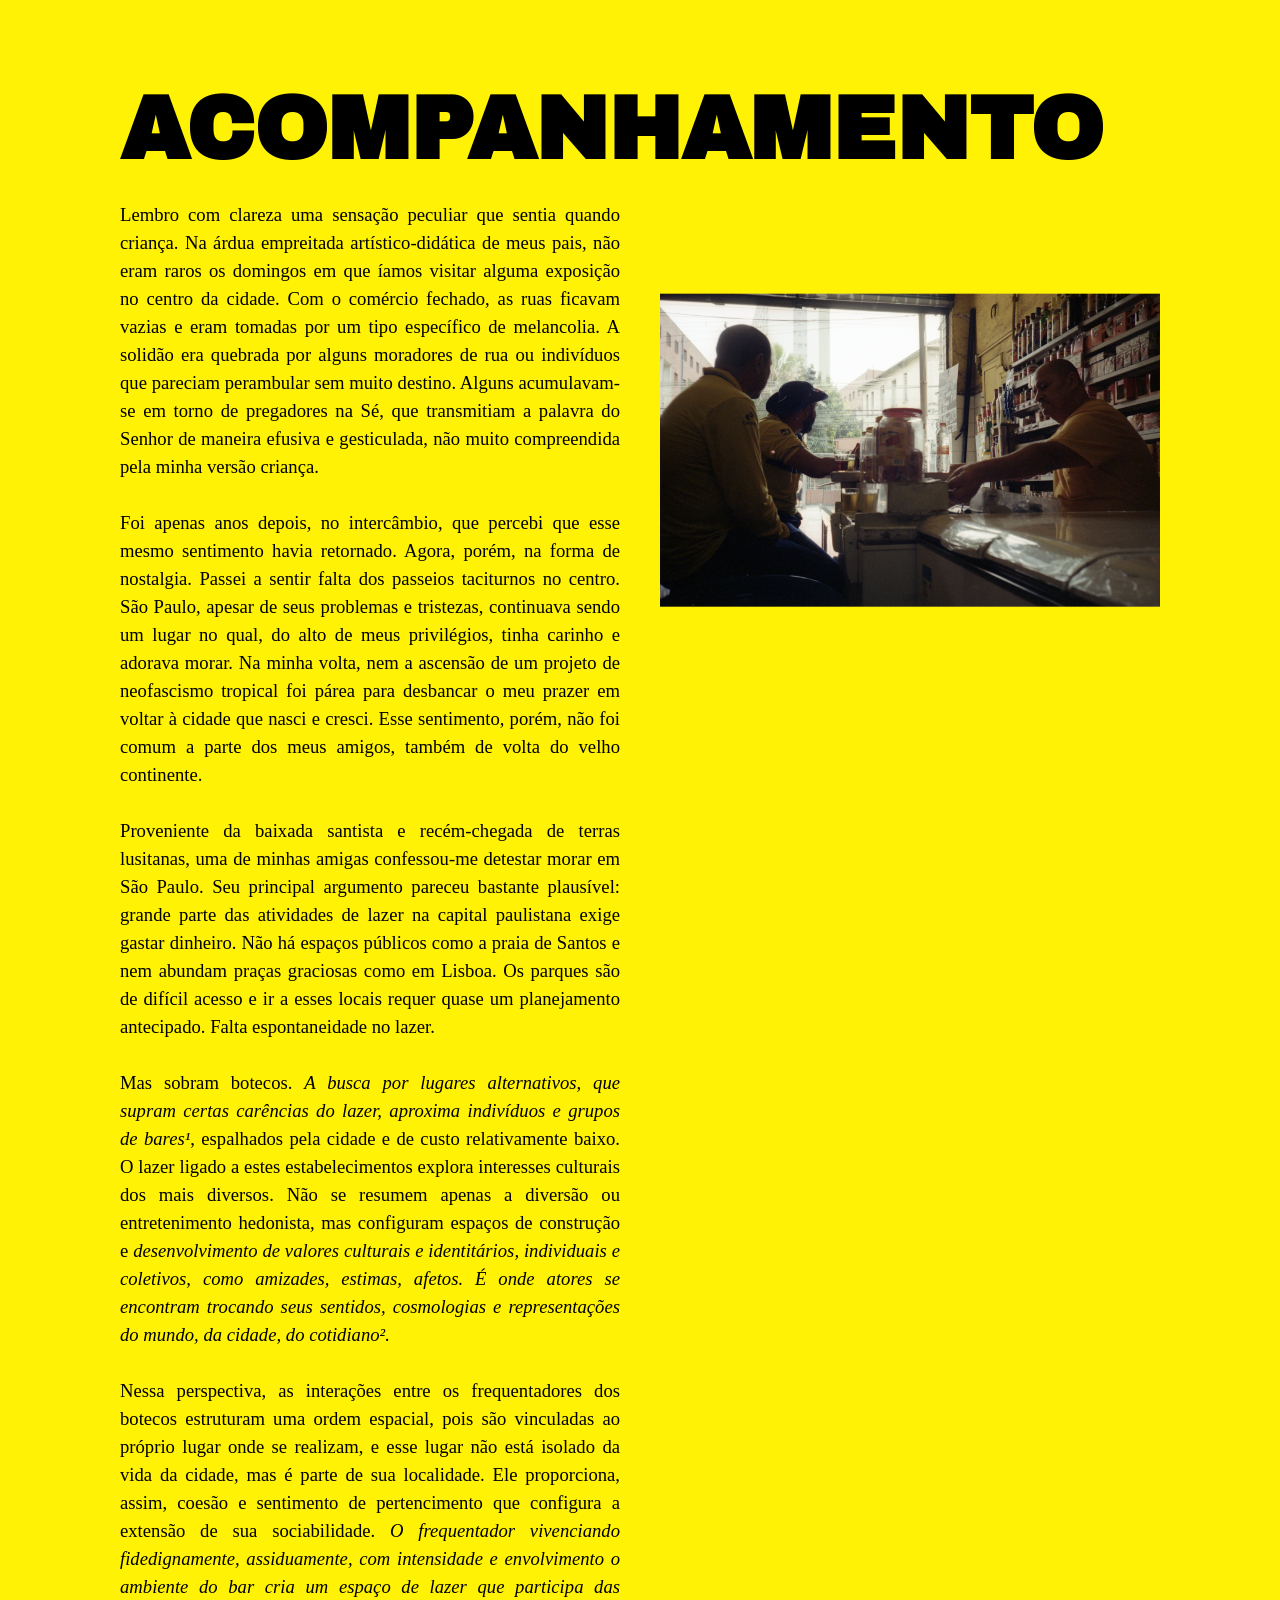
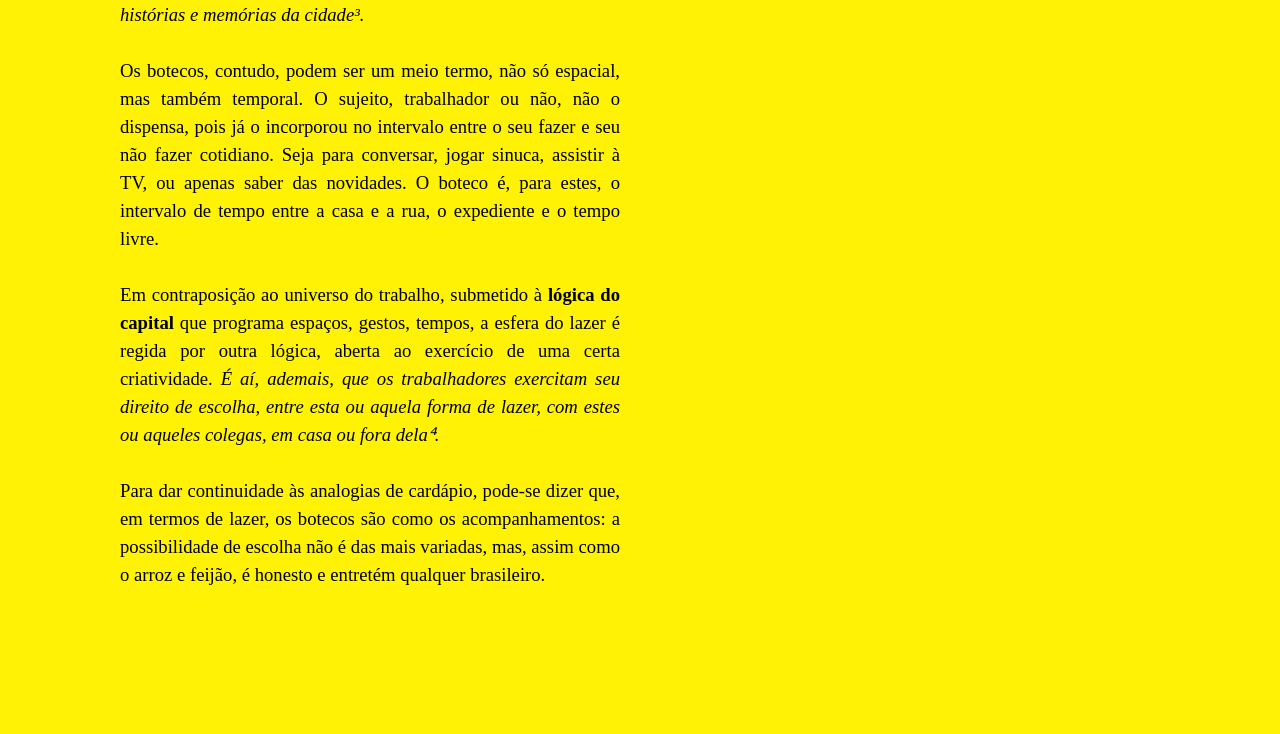
==== acompanhamento.html @ 063286dc "acompanhamento" ====
<!doctype html>
<html lang="en">
  <head>
    <meta charset="UTF-8" />
    <meta name="viewport" content="width=device-width, initial-scale=1.0" />
    <title>SAIDEIRA | Acompanhamento</title>
    <link rel="preconnect" href="https://fonts.googleapis.com" />
    <link rel="preconnect" href="https://fonts.gstatic.com" crossorigin />
    <link
      href="https://fonts.googleapis.com/css2?family=Archivo+Black&display=swap"
      rel="stylesheet"
    />
    <link rel="stylesheet" href="./styles.css" />
  </head>
  <body>
    <main class="page page--reading">
      <div class="reading-page-layout">
        <section class="reading-section" id="reading">
          <h2 class="reading-title">Acompanhamento</h2>
           <p>
            Lembro com clareza uma sensação peculiar que sentia quando criança. Na árdua empreitada artístico-didática de meus pais, não eram raros os domingos em que íamos visitar alguma exposição no centro da cidade. Com o comércio fechado, as ruas ficavam vazias e eram tomadas por um tipo específico de melancolia. A solidão era quebrada por alguns moradores de rua ou indivíduos que pareciam perambular sem muito destino. Alguns acumulavam-se em torno de pregadores na Sé, que transmitiam a palavra do Senhor de maneira efusiva e gesticulada, não muito compreendida pela minha versão criança.
            <br>
            <br>
            Foi apenas anos depois, no intercâmbio, que percebi que esse mesmo sentimento havia retornado. Agora, porém, na forma de nostalgia. Passei a sentir falta dos passeios taciturnos no centro. São Paulo, apesar de seus problemas e tristezas, continuava sendo um lugar no qual, do alto de meus privilégios, tinha carinho e adorava morar. Na minha volta, nem a ascensão de um projeto de neofascismo tropical foi párea para desbancar o meu prazer em voltar à cidade que nasci e cresci. Esse sentimento, porém, não foi comum a parte dos meus amigos, também de volta do velho continente.
            <br>
            <br>
            Proveniente da baixada santista e recém-chegada de terras lusitanas, uma de minhas amigas confessou-me detestar morar em São Paulo. Seu principal argumento pareceu bastante plausível: grande parte das atividades de lazer na capital paulistana exige gastar dinheiro. Não há espaços públicos como a praia de Santos e nem abundam praças graciosas como em Lisboa. Os parques são de difícil acesso e ir a esses locais requer quase um planejamento antecipado. Falta espontaneidade no lazer.
            <br>
            <br>
            Mas sobram botecos. <i data-guardanapo-text='BARRAL, 2012, p. 205.'>A busca por lugares alternativos, que supram certas carências do lazer, aproxima indivíduos e grupos de bares¹</i>, espalhados pela cidade e de custo relativamente baixo. O lazer ligado a estes estabelecimentos explora interesses culturais dos mais diversos. Não se resumem apenas a diversão ou entretenimento hedonista, mas configuram espaços de construção e <i data-guardanapo-text='BARRAL, 2012, p. 206.'>desenvolvimento de valores culturais e identitários, individuais e coletivos, como amizades, estimas, afetos. É onde atores se encontram trocando seus sentidos, cosmologias e representações do mundo, da cidade, do cotidiano².</i>
            <br>
            <br>
            Nessa perspectiva, as interações entre os frequentadores dos botecos estruturam uma ordem espacial, pois são vinculadas ao próprio lugar onde se realizam, e esse lugar não está isolado da vida da cidade, mas é parte de sua localidade. Ele proporciona, assim, coesão e sentimento de pertencimento que configura a extensão de sua sociabilidade. <i data-guardanapo-text='BARRAL, 2012, p. 182.'>O frequentador vivenciando fidedignamente, assiduamente, com intensidade e envolvimento o ambiente do bar cria um espaço de lazer que participa das histórias e memórias da cidade³.</i>
            <br>
            <br>
            Os botecos, contudo, podem ser um meio termo, não só espacial, mas também temporal. O sujeito, trabalhador ou não, não o dispensa, pois já o incorporou no intervalo entre o seu fazer e seu não fazer cotidiano. Seja para conversar, jogar sinuca, assistir à TV, ou apenas saber das novidades. O boteco é, para estes, o intervalo de tempo entre a casa e a rua, o expediente e o tempo livre.
            <br>
            <br>
            Em contraposição ao universo do trabalho, submetido à <strong>lógica do capital</strong> que programa espaços, gestos, tempos, a esfera do lazer é regida por outra lógica, aberta ao exercício de uma certa criatividade. <i data-guardanapo-text='MAGNANI, 1988, p. 39.'>É aí, ademais, que os trabalhadores exercitam seu direito de escolha, entre esta ou aquela forma de lazer, com estes ou aqueles colegas, em casa ou fora dela⁴.</i>
            <br>
            <br>
            Para dar continuidade às analogias de cardápio, pode-se dizer que, em termos de lazer, os botecos são como os acompanhamentos: a possibilidade de escolha não é das mais variadas, mas, assim como o arroz e feijão, é honesto e entretém qualquer brasileiro.
          </p>
        </section>

        <section class="reading-image-section">
          <img class="reading-image" src="./assets/images/Acompanhamento.jpg" alt="">
        </section>
      </div>
    </main>

    <div class="guardanapo-cursor" data-guardanapo aria-hidden="true">
      <img src="./assets/guardanapo.png" alt="" />
      <p data-guardanapo-label></p>
    </div>

    <script src="./guardanapo-hover.js"></script>
  </body>
</html>
---- styles.css ----
:root {
  --bg: #fff204;
  --ink: #000000;
}

@font-face {
  font-family: "Helvetica LT Light Condensed";
  src: url("./fonts/HelveticaLTStd-LightCond.otf") format("opentype");
  font-style: normal;
  font-weight: 300;
  font-display: swap;
}

@font-face {
  font-family: "Gluten";
  src: url("./fonts/Gluten-Light.ttf");
  font-weight: 200;
}

@font-face {
  font-family: "Merchant";
  src: url("./fonts/Merchant\ Copy.ttf");
}

* {
  box-sizing: border-box;
}

html,
body {
  margin: 0;
  min-height: 100%;
}

body {
  background: var(--bg);
  color: var(--ink);
  font-family: "Lion and Hare", "Archivo Black", "Arial Black", "Helvetica Neue", Arial, sans-serif;
}

.page {
  min-height: 100%;
}

.page--home {
  min-height: 240vh;
}

.hero {
  position: sticky;
  top: 0;
  width: 100%;
  height: 100vh;
  overflow: hidden;
  display: grid;
  place-items: center;
  opacity: 1;
  will-change: opacity;
}

.hero-title {
  margin: 0;
  color: var(--ink);
  font-size: clamp(3.2rem, 16vw, 15rem);
  letter-spacing: 0.02em;
  line-height: 0.88;
  text-align: center;
  z-index: 1;
  pointer-events: none;
  text-transform: uppercase;
  opacity: 0.001;
}

.webgl {
  position: absolute;
  inset: 0;
  width: 100vw;
  height: 100vh;
  display: block;
  z-index: 2;
  pointer-events: none;
  mix-blend-mode: normal;
}

.scroll-space {
  height: 75vh;
}

.image-section {
  min-height: 100vh;
  padding: 8vh 4vw;
  display: grid;
  place-items: center;
}

.feature-image-wrap {
  margin: 0;
  width: min(92vw, 1100px);
  border: 3px solid #000;
  background: #fff204;
}

.feature-image {
  width: 100%;
  height: auto;
  display: block;
}

.blackboard-stage {
  min-height: 100vh;
  padding: 6vh 4vw 10vh;
  display: grid;
  place-items: center;
  perspective: 1200px;
}

.menu-card {
  position: relative;
  width: min(94vw, 1150px);
  min-height: clamp(400px, 40vh, 760px);
  border: 8px solid #b8b8b8;
  border-radius: 0.6rem;
  padding: clamp(1.2rem, 2vw, 1.9rem);
  color: #f5f5f5;
  background-color: #231E1D;
  background-image:
    radial-gradient(circle at 1px 1px, rgba(255, 255, 255, 0.14) 1px, transparent 1.2px),
    linear-gradient(180deg, rgba(255, 255, 255, 0.03), rgba(0, 0, 0, 0.18));
  background-size: 10px 10px, 100% 100%;
  box-shadow:
    0 16px 36px rgba(0, 0, 0, 0.35),
    inset 0 0 0 1px rgba(255, 255, 255, 0.08);
  transform-style: preserve-3d;
  transition: transform 220ms ease, box-shadow 220ms ease;
  will-change: transform;
  font-family: "Helvetica LT Light Condensed", "Arial Narrow", "Helvetica Neue", Arial, sans-serif;
  font-weight: 300;
}

.menu-card::after {
  content: "";
  position: absolute;
  inset: 0;
  background: linear-gradient(
    120deg,
    rgba(255, 255, 255, 0.14) 0%,
    rgba(255, 255, 255, 0.03) 28%,
    rgba(255, 255, 255, 0) 62%
  );
  opacity: var(--glare-opacity, 0);
  transform: translateZ(36px);
  pointer-events: none;
  transition: opacity 220ms ease;
}

.menu-header {
  font-size: clamp(1.4rem, 3vw, 3.4rem);
  color: #f7f7f7;
  text-align: center;
  letter-spacing: 0.04em;
  margin: 0 0 clamp(1rem, 2.2vw, 4rem);
  text-transform: uppercase;
}

.menu-grid {
  display: grid;
  grid-template-columns: repeat(3, minmax(0, 1fr));
  gap: clamp(1rem, 2vw, 2rem);
}

.menu-col h3 {
  font-family: "Helvetica LT Light Condensed", sans-serif;
  margin: 0 0 0.85rem;
  color: #efe32a;
  text-transform: uppercase;
  text-decoration: underline;
  text-decoration-color: #f72020;
  /* text-decoration-thickness: 0.12em; */
  text-underline-offset: 0.16em;
  font-size: clamp(0.95rem, 1.7vw, 1.9rem);
}

.menu-col p {
  margin: 0.15rem 0;
  display: flex;
  justify-content: space-between;
  gap: 0.9rem;
  font-size: clamp(0.95rem, 1.7vw, 1.9rem);
  line-height: 1.2;
  text-transform: uppercase;
}

.menu-col p span {
  color: #efe32a;
}

.menu-col p a {
  text-decoration: none;
}

.menu-col p strong {
  color: #f2f2f2;
  font-weight: 500;
}

.receipt-stage {
  min-height: 100vh;
  padding: 8vh 4vw 16vh;
  display: grid;
  place-items: center;
  perspective: 2200px;
}

.porta-conta-book {
  position: relative;
  width: min(72vw, 623px);
  aspect-ratio: 623 / 558;
  margin: 0;
  transform-style: preserve-3d;
}

.porta-conta-book img {
  position: absolute;
  inset: 0;
  width: 100%;
  height: 100%;
  object-fit: contain;
  transform-style: preserve-3d;
  backface-visibility: hidden;
}

.porta-conta-closed {
  z-index: 2;
  transform-origin: 18% 50%;
  transform: rotateY(0deg) rotateZ(0deg) translateZ(4px);
  filter: drop-shadow(0 18px 32px rgba(0, 0, 0, 0.26));
  transition:
    transform 760ms cubic-bezier(0.2, 0.8, 0.2, 1),
    opacity 460ms ease,
    filter 760ms ease;
}

.porta-conta-open {
  z-index: 1;
  opacity: 0;
  transform: rotateY(14deg) rotateZ(-2deg) scale(1) translateX(1.5%) translateY(1.5%);
  filter: drop-shadow(0 26px 38px rgba(0, 0, 0, 0.2));
  transition:
    transform 760ms cubic-bezier(0.2, 0.8, 0.2, 1),
    opacity 420ms ease,
    filter 760ms ease;
}

.porta-conta-flap {
  z-index: 3;
  opacity: 0;
  transform-origin: left center;
  transform: rotateY(14deg) rotateZ(-2deg) scale(1) translateX(1.5%) translateY(1.5%);
  filter: drop-shadow(0 14px 18px rgba(0, 0, 0, 0.16));
  transition:
    transform 760ms cubic-bezier(0.2, 0.8, 0.2, 1),
    opacity 60ms linear 0ms,
    filter 760ms ease;
  pointer-events: none;
}

.receipt {
  position: absolute;
  top: 10.5%;
  left: 53.5%;
  width: 29%;
  height: 72%;
  padding: 1rem 0.75rem 1rem 0.95rem;
  overflow: hidden;
  color: #151515;
  background: #f3e7b8;
  border: 0;
  box-shadow: 0 8px 18px rgba(0, 0, 0, 0.12);
  font-family: "Courier New", Courier, monospace;
  font-size: clamp(0.24rem, 0.47vw, 0.43rem);
  line-height: 1.45;
  text-align: left;
  opacity: 0;
  z-index: 2;
  transform-origin: left center;
  transform: rotateY(14deg) rotateZ(-2deg) translateX(4%) translateY(-11%) scale(0.96);
  transition:
    transform 760ms cubic-bezier(0.2, 0.8, 0.2, 1),
    opacity 120ms linear 520ms;
  appearance: none;
  cursor: pointer;
  pointer-events: none;
}

.receipt-title {
  margin-bottom: 0.85rem;
  font-size: clamp(0.45rem, 0.9vw, 0.62rem);
  font-weight: 700;
  letter-spacing: 0.01em;
}

.receipt-modal {
  position: fixed;
  inset: 0;
  z-index: 1000;
  display: grid;
  place-items: center;
}

.receipt-modal[hidden] {
  display: none;
}

.receipt-modal__backdrop {
  position: absolute;
  inset: 0;
  background: rgba(0, 0, 0, 0.46);
  backdrop-filter: blur(3px);
}

.receipt-modal__dialog {
  position: relative;
  z-index: 1;
  width: min(88vw, 520px);
  max-height: 88vh;
}

.receipt-modal__paper {
  max-height: 88vh;
  overflow: auto;
  padding: 3rem 2.25rem 3rem 2.75rem;

  /* base paper color */
  background-color: #f3e7b8;
  background-blend-mode: multiply;

  /* texture overlay */
  background-image: url('./assets/paper-texture.jpg');
  background-repeat: repeat;
  background-size: cover; /* stretch to fill the paper */
  background-size: auto;
  background-attachment: local;
  scrollbar-width: none;
  -ms-overflow-style: none;
}

.receipt-modal__paper::-webkit-scrollbar {
  display: none;
}

.receipt-modal__content {
  color: #151515;
  font-family: "Courier New", Courier, monospace;
  font-size: clamp(0.9rem, 1.05vw, 0.98rem);
  line-height: 1.6;
}

.receipt-modal__content .receipt-title {
  /* margin-bottom: 1.4rem; */
  font-size: clamp(1.5rem, 1.8vw, 1.75rem);
}

.porta-conta-book:hover .porta-conta-closed {
  transform: rotateY(-108deg) rotateZ(-3deg) translateX(-3%) translateZ(0);
  opacity: 0.18;
  filter: drop-shadow(0 12px 24px rgba(0, 0, 0, 0.18));
}

.porta-conta-book:hover .porta-conta-open {
  opacity: 1;
  transform: rotateY(0deg) rotateZ(0deg) scale(1) translateX(0) translateY(0);
  filter: drop-shadow(0 28px 42px rgba(0, 0, 0, 0.24));
}

.porta-conta-book:hover .porta-conta-flap {
  opacity: 1;
  transform: rotateY(0deg) rotateZ(0deg) scale(1) translateX(0) translateY(0);
  filter: drop-shadow(0 16px 20px rgba(0, 0, 0, 0.18));
  transition:
    transform 760ms cubic-bezier(0.2, 0.8, 0.2, 1),
    opacity 40ms linear 0ms,
    filter 760ms ease;
}

.porta-conta-book:hover .receipt {
  opacity: 1;
  transform: rotateY(0deg) rotateZ(0deg) translateX(0) translateY(0.8%) scale(1);
  transition:
    transform 760ms cubic-bezier(0.2, 0.8, 0.2, 1),
    opacity 140ms linear 520ms;
}

.reading-section {
  min-height: 100vh;
  padding: 10vh 0 14vh;
  width: 100%;
}

.page--reading .reading-section {
  min-height: auto;
}

.reading-page-layout {
  --page-margin: 40px;
  --page-padding: 80px;
  --page-gap: 40px;
  width: auto;
  margin: 0 var(--page-margin);
  padding: 0 var(--page-padding);
  position: relative;
}

.reading-image-section {
  width: calc((100vw - (2 * var(--page-margin)) - (2 * var(--page-padding)) - var(--page-gap)) / 2);
  position: fixed;
  top: 50%;
  right: calc(var(--page-margin) + var(--page-padding));
  transform: translateY(-50%);
  display: flex;
  align-items: center;
  justify-content: center;
  max-height: 100vh;
}

.reading-image {
  width: 100%;
  height: auto;
  display: block;
}

.reading-image-vertical {
  width: auto;
  height: 100%;
  max-height: 720px;
  display: block;
}

.reading-section {
  width: calc((100vw - (2 * var(--page-margin)) - (2 * var(--page-padding)) - var(--page-gap)) / 2);
}

.reading-title {
  margin: 0 0 2rem;
  font-size: clamp(2rem, 7vw, 5.5rem);
  line-height: 0.9;
  text-transform: uppercase;
}

.reading-item {
  border-top: 3px solid #000;
  padding: 0.35rem 0;
}

.reading-item:last-of-type {
  border-bottom: 3px solid #000;
}

.reading-item summary {
  list-style: none;
  cursor: pointer;
  font-size: clamp(1.15rem, 3vw, 2rem);
  text-transform: uppercase;
  padding: 0.85rem 0;
}

.reading-item summary::-webkit-details-marker {
  display: none;
}

.reading-item summary::after {
  content: "+";
  float: right;
}

.reading-item[open] summary::after {
  content: "−";
}

.reading-section p {
  font-family: "Archivo";
  margin: 0 0 1.2rem;
  max-width: 65ch;
  font-size: 14pt;
  /* font-size: clamp(1.4rem, 2.2vw, 1.2rem); */
  line-height: 1.5;
  text-align: justify;
}

.reading-section quote {
  display: block;
  font-style: italic;
  padding-left: 40px;
}

.guardanapo-cursor {
  position: fixed;
  top: -240px;
  left: 20px;
  width: min(40vw, 400px);
  pointer-events: none;
  opacity: 0;
  z-index: 9999;
  transform: translate(-999px, -999px);
  transition: opacity 120ms ease;
  /* background-color: red; */
}

.guardanapo-cursor.is-visible {
  opacity: 1;
}

.guardanapo-cursor img {
  width: 100%;
  height: auto;
  display: block;
  box-shadow:
    0 16px 36px rgba(0, 0, 0, 0.35),
}

.guardanapo-cursor p {
  position: absolute;
  inset: 30% 20% auto;
  /* margin: 0; */
  font-family: "Gluten";
  color: #0e00d484;
  /* text-align: center; */
  font-size: clamp(1.2rem, 1.2vw, 0.9rem);
  line-height: 1.2;
  white-space: pre-line;
  text-shadow: 0px 0px 2px rgba(0, 0, 0, 0.6);
}

@media (prefers-reduced-motion: reduce) {
  .hero {
    opacity: 1 !important;
  }

  .menu-card {
    transition: none;
    transform: none !important;
  }

  .menu-card::after {
    transition: none;
  }

  .porta-conta-closed,
  .porta-conta-open,
  .porta-conta-flap,
  .receipt {
    transition: none;
  }
}

@media (max-width: 960px) {
  .menu-grid {
    grid-template-columns: 1fr;
  }

  .reading-page-layout {
    --page-margin: 20px;
    --page-padding: 24px;
    --page-gap: 24px;
  }

  .reading-section,
  .reading-image-section {
    padding-top: 6vh;
  }

  .reading-section {
    width: 100%;
  }

  .reading-image-section {
    position: static;
    width: 100%;
    transform: none;
  }
}

@media (hover: none) and (pointer: coarse) {
  .porta-conta-closed {
    opacity: 0.18;
    transform: rotateY(-108deg) rotateZ(-3deg) translateX(-3%);
  }

  .porta-conta-open {
    opacity: 1;
    transform: rotateY(0deg) rotateZ(0deg) scale(1) translateX(0) translateY(0);
  }

  .porta-conta-flap {
    opacity: 1;
    transform: rotateY(0deg) rotateZ(0deg) scale(1) translateX(0) translateY(0);
  }

  .receipt {
    opacity: 1;
    transform: none;
  }
}
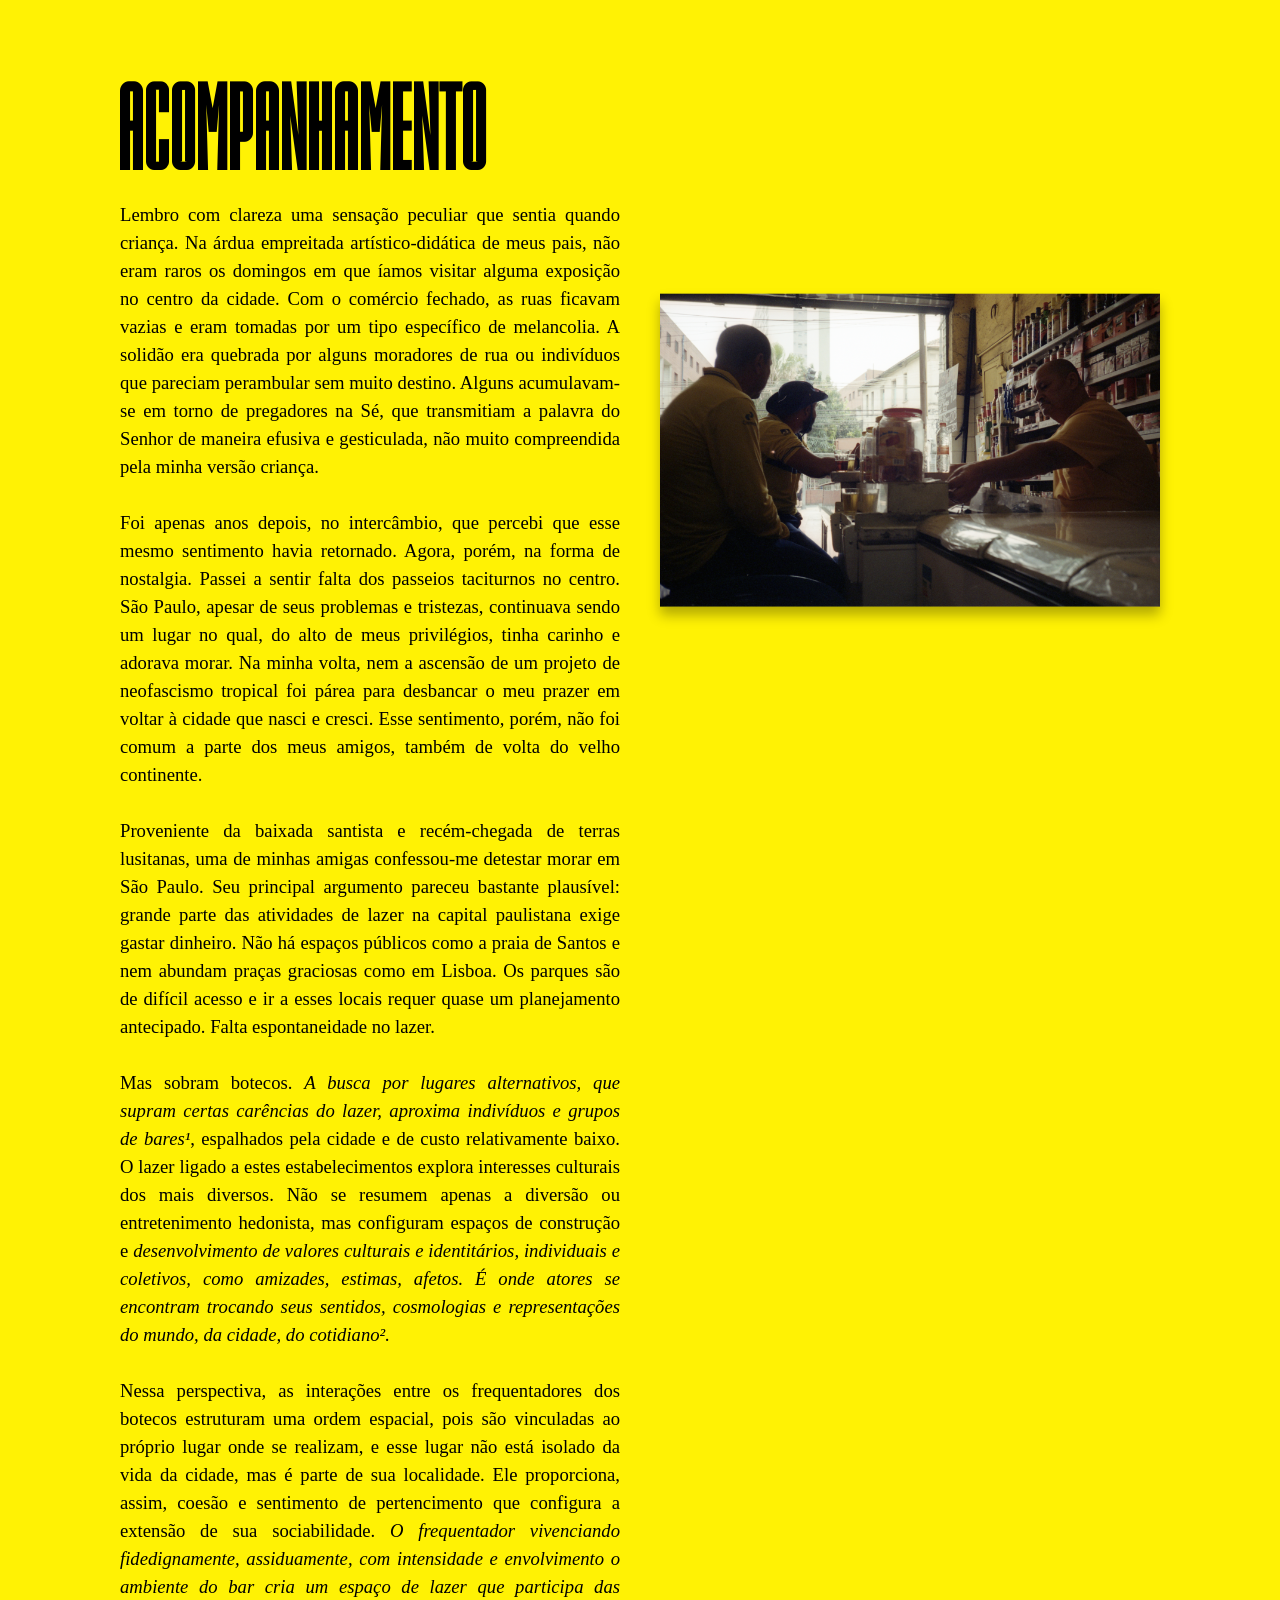
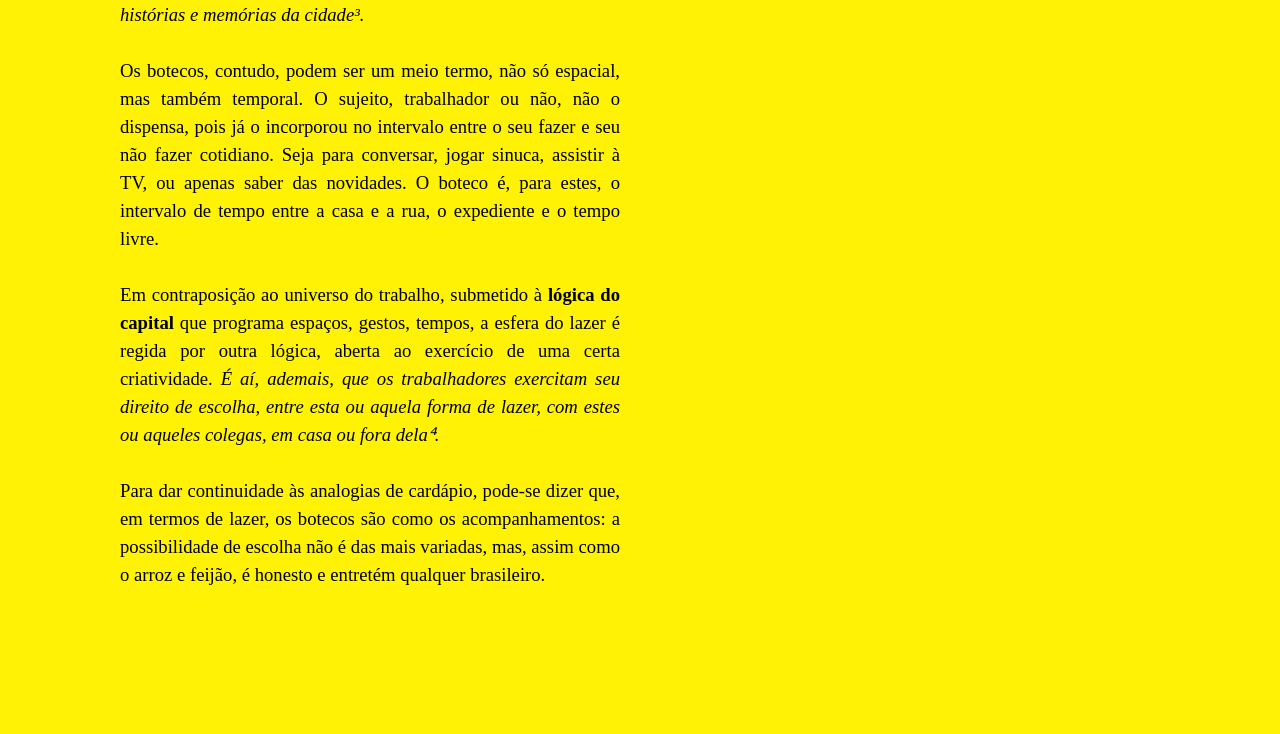
==== commit b08c8393: "Image tilt" ====
--- a/acompanhamento.html
+++ b/acompanhamento.html
@@ -55,5 +55,6 @@
     </div>
 
     <script src="./guardanapo-hover.js"></script>
+    <script src="./reading-image-tilt.js"></script>
   </body>
 </html>
--- a/styles.css
+++ b/styles.css
@@ -13,13 +13,26 @@
 
 @font-face {
   font-family: "Gluten";
-  src: url("./fonts/Gluten-Light.ttf");
+  src: url("./fonts/Gluten-Light.ttf") format("truetype");
   font-weight: 200;
+  font-style: normal;
+  font-display: swap;
 }
 
 @font-face {
   font-family: "Merchant";
-  src: url("./fonts/Merchant\ Copy.ttf");
+  src: url("./fonts/Merchant-Copy.ttf") format("truetype");
+  font-weight: 400;
+  font-style: normal;
+  font-display: swap;
+}
+
+@font-face {
+  font-family: "Lion and Hare";
+  src: url("./fonts/LionandHare-Regular.otf") format("opentype");
+  font-weight: 400;
+  font-style: normal;
+  font-display: swap;
 }
 
 * {
@@ -87,22 +100,92 @@
 }
 
 .image-section {
-  min-height: 100vh;
+  min-height: 180vh;
   padding: 8vh 4vw;
+  position: relative;
+}
+
+.feature-card-stage {
+  position: sticky;
+  top: 50vh;
+  transform: translateY(-50%);
   display: grid;
   place-items: center;
-}
-
-.feature-image-wrap {
+  perspective: 1800px;
+}
+
+.feature-flip-card {
   margin: 0;
-  width: min(92vw, 1100px);
-  border: 3px solid #000;
+  width: min(84vw, 980px);
+  aspect-ratio: 4 / 3;
+  position: relative;
+  transform-style: preserve-3d;
+  transform: rotateY(calc(var(--flip-progress, 0) * 180deg));
+  will-change: transform;
+}
+
+.feature-card-face {
+  position: absolute;
+  inset: 0;
+  backface-visibility: hidden;
+  -webkit-backface-visibility: hidden;
+  overflow: hidden;
+  box-shadow: 0 8px 12px rgba(0, 0, 0, 0.3);
+}
+
+.feature-card-front {
   background: #fff204;
+}
+
+.feature-paper {
+  width: 100%;
+  height: 100%;
+  padding: clamp(2rem, 5vw, 4.5rem);
+  display: flex;
+  align-items: center;
+  justify-content: center;
+  background-color: #eadfb0;
+  background-image:
+    linear-gradient(180deg, rgba(255, 255, 255, 0.32), rgba(0, 0, 0, 0.06)),
+    url("./assets/paper-texture.jpg");
+  background-repeat: no-repeat, repeat;
+  background-size: cover, auto;
+  background-position: center, center;
+  filter: saturate(0.8) brightness(1.04);
+}
+
+.feature-paper-copy {
+  max-width: 100ch;
+}
+
+.feature-paper-quote {
+  margin: 0;
+  color: rgba(0, 0, 0, 0.82);
+  font-family: "Helvetica LT Light Condensed", "Courier New", Courier, monospace;
+  font-size: clamp(1.1rem, 2vw, 1.95rem);
+  line-height: 1.2;
+  text-align: center;
+  text-wrap: balance;
+}
+
+.feature-paper-credit {
+  margin: 1.1rem 0 0;
+  color: rgba(0, 0, 0, 0.72);
+  font-family: "Helvetica LT Light Condensed", "Courier New", Courier, monospace;
+  font-size: clamp(0.75rem, 1.15vw, 1rem);
+  line-height: 1.3;
+  text-align: center;
+}
+
+.feature-card-back {
+  background: #fff204;
+  transform: rotateY(180deg);
 }
 
 .feature-image {
   width: 100%;
-  height: auto;
+  height: 100%;
+  object-fit: cover;
   display: block;
 }
 
@@ -216,6 +299,7 @@
   width: min(72vw, 623px);
   aspect-ratio: 623 / 558;
   margin: 0;
+  isolation: isolate;
   transform-style: preserve-3d;
 }
 
@@ -227,6 +311,7 @@
   object-fit: contain;
   transform-style: preserve-3d;
   backface-visibility: hidden;
+  -webkit-backface-visibility: hidden;
 }
 
 .porta-conta-closed {
@@ -282,13 +367,14 @@
   text-align: left;
   opacity: 0;
   z-index: 2;
-  transform-origin: left center;
-  transform: rotateY(14deg) rotateZ(-2deg) translateX(4%) translateY(-11%) scale(0.96);
+  transform-origin: top center;
+  transform: translate3d(0, 0.8%, 0) rotateZ(0deg) scale(1);
   transition:
-    transform 760ms cubic-bezier(0.2, 0.8, 0.2, 1),
-    opacity 120ms linear 520ms;
-  appearance: none;
-  cursor: pointer;
+    opacity 120ms linear 0ms;
+  backface-visibility: hidden;
+  -webkit-backface-visibility: hidden;
+  transform-style: flat;
+  will-change: transform, opacity;
   pointer-events: none;
 }
 
@@ -384,10 +470,8 @@
 
 .porta-conta-book:hover .receipt {
   opacity: 1;
-  transform: rotateY(0deg) rotateZ(0deg) translateX(0) translateY(0.8%) scale(1);
-  transition:
-    transform 760ms cubic-bezier(0.2, 0.8, 0.2, 1),
-    opacity 140ms linear 520ms;
+  transform: translate3d(0, 0.8%, 0) rotateZ(0deg) scale(1);
+  transition: opacity 140ms linear 520ms;
 }
 
 .reading-section {
@@ -426,6 +510,10 @@
   width: 100%;
   height: auto;
   display: block;
+  transform: rotate(0deg);
+  transform-origin: center center;
+  box-shadow: 0 8px 12px rgba(0, 0, 0, 0.3);
+  transition: transform 220ms ease;
 }
 
 .reading-image-vertical {
@@ -433,6 +521,26 @@
   height: 100%;
   max-height: 720px;
   display: block;
+  transform: rotate(0deg);
+  transform-origin: center center;
+  box-shadow: 0 8px 12px rgba(0, 0, 0, 0.3);
+  transition: transform 220ms ease;
+}
+
+.page-cafe .reading-image,
+.page-cafe .reading-image-vertical,
+.page-sobremesa .reading-image,
+.page-sobremesa .reading-image-vertical {
+  box-shadow: none;
+}
+
+.reading-image-section:hover .reading-image,
+.reading-image-section:hover .reading-image-vertical,
+.reading-image:hover,
+.reading-image-vertical:hover,
+.reading-image-section a:hover .reading-image,
+.reading-image-section a:hover .reading-image-vertical {
+  transform: rotate(var(--reading-image-tilt, 0deg));
 }
 
 .reading-section {
@@ -553,6 +661,10 @@
 }
 
 @media (max-width: 960px) {
+  .image-section {
+    min-height: 140vh;
+  }
+
   .menu-grid {
     grid-template-columns: 1fr;
   }
